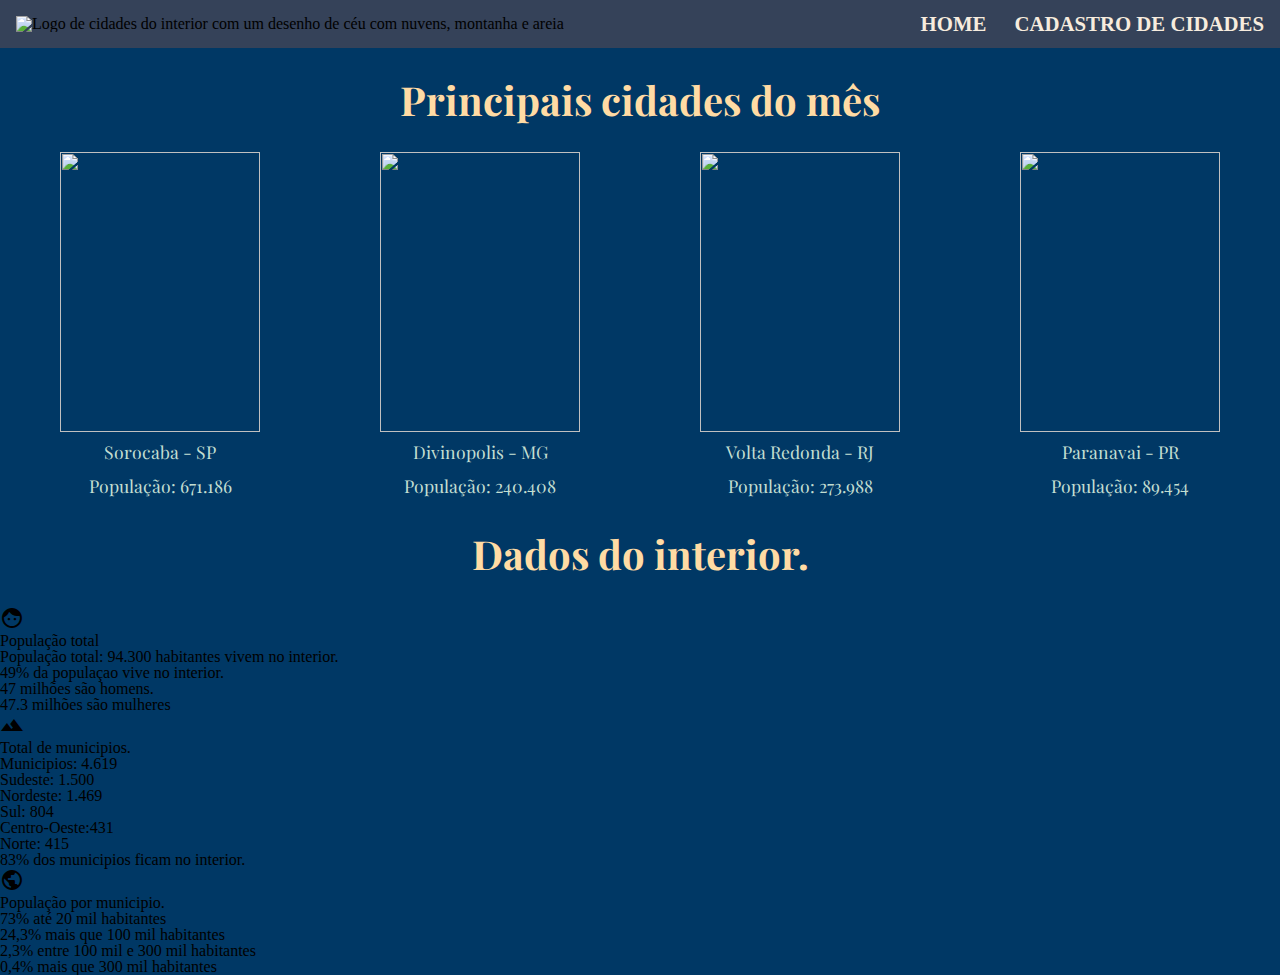
==== index.html @ 168eb917 "Terminando os articles e acertando o icone da barra de navegacao" ====
<!DOCTYPE html>
<html lang="pt-br">

<head>
    <meta charset="UTF-8">
    <meta http-equiv="X-UA-Compatible" content="IE=edge">
    <meta name="viewport" content="width=device-width, initial-scale=1.0">
    <title>Interior pelo Brasil</title>
    <link rel="stylesheet" href="./style/style.css">
    <link rel="stylesheet" href="./style/reset.css">
    <link rel="shortcut icon" href="./Imagens/Icone navegacao - Cidades do interior.png">
    <link rel="preconnect" href="https://fonts.googleapis.com">
    <link rel="preconnect" href="https://fonts.gstatic.com" crossorigin>
    <link href="https://fonts.googleapis.com/css2?family=Playfair+Display:wght@400;500;600;700&display=swap"
        rel="stylesheet">
    <link rel="preconnect" href="https://fonts.googleapis.com">
    <link rel="preconnect" href="https://fonts.gstatic.com" crossorigin>
    <link href="https://fonts.googleapis.com/css2?family=Mukta:wght@200;300&display=swap" rel="stylesheet">
    <link href="https://fonts.googleapis.com/icon?family=Material+Icons" rel="stylesheet">
</head>

<body>
    <header>

        <div class="principal">
            <!-- <span class="material-icons">
                move_to_inbox
            </span> -->
            <div class="cabecalho">

                <h1><img class="logo" src="./Imagens/Logotipo Cidades do interior - 3.png"
                        alt="Logo de cidades do interior com um desenho de céu com nuvens, montanha e areia"></h1>
                <nav class="lista">
                    <ul>
                        <li class="lista-cabecalho"><a class="link-cabecalho" href="index.html">Home</a>
                        </li>
                        <li class="lista-cabecalho"><a class="link-cabecalho" target="_blank" href="">Cadastro de
                                cidades</a>
                        </li>
                    </ul>
                </nav>
            </div>
        </div>
    </header>
    <main>
        <section class="cidades">
            <h2 class="titulo-principal">Principais cidades do mês</h2>
            <div class="imagens-cidades">
                <div class="imagem-legenda">
                    <img class="imagens" src="./Imagens/1 - Sorocaba.jpg" alt="">
                    <legend class="descricao cidade">Sorocaba - SP</legend>
                    <legend class="descricao">População: 671.186</legend>
                </div>
                <div class="imagem-legenda">
                    <img class="imagens" src="./Imagens/2 - Divinopolis.png" alt="">
                    <legend class="descricao cidade">Divinopolis - MG</legend>
                    <legend class="descricao">População: 240.408</legend>
                </div>
                <div class="imagem-legenda">
                    <img class="imagens" src="./Imagens/3 - Volta-Redonda.jpg" alt="">
                    <legend class="descricao cidade">Volta Redonda - RJ</legend>
                    <legend class="descricao">População: 273.988</legend>
                </div>
                <div class="imagem-legenda">
                    <img class="imagens" src="./Imagens/4-paranavai.jpg" alt="">
                    <legend class="descricao cidade">Paranavai - PR</legend>
                    <legend class="descricao">População: 89.454 </legend>
                </div>
            </div>
        </section>
        <section class="dados">
            <h2 class="titulo-principal">Dados do interior.</h2>
            <ul class="dados-cartao">
                <li class="lista-dados">
                    <span class="material-icons">face</span>
                    <h4 class="titulo-cartao">População total</h4>
                    <article class="conteudo-dados">
                        <p class="texto-cartao">População total: 94.300 habitantes vivem no interior.</p>
                        <p class="texto-cartao">49% da populaçao vive no interior.</p>
                        <p class="texto-cartao">47 milhões são homens.</p>
                        <p class="texto-cartao">47.3 milhões são mulheres</p>


                    </article>
                </li>
                <li class="lista-dados">
                    <span class="material-icons">
                        terrain
                        </span>
                    <h4 class="titulo-cartao">Total de municipios.</h4>
                    <article class="conteudo-dados">
                        <p class="texto-cartao">Municipios: 4.619</p>
                        <p class="texto-cartao">Sudeste: 1.500</p>
                        <p class="texto-cartao">Nordeste: 1.469</p>
                        <p class="texto-cartao">Sul: 804</p>
                        <p class="texto-cartao">Centro-Oeste:431</p>
                        <p class="texto-cartao">Norte: 415</p>
                        <p class="texto-cartao">83% dos municipios ficam no interior.</p>


                    </article>
                </li>
                <li class="lista-dados">
                    <span class="material-icons">
                        public
                        </span>
                    <h4 class="titulo-cartao">População por municipio.</h4>
                    <article class="conteudo-dados">
                        <p class="texto-cartao">73% até 20 mil habitantes</p>
                        <p class="texto-cartao">24,3% mais que 100 mil habitantes</p>
                        <p class="texto-cartao">2,3% entre 100 mil e 300 mil habitantes</p>
                        <p class="texto-cartao">0,4% mais que 300 mil habitantes</p>


                    </article>
                </li>
            </ul>
        </section>
    </main>


</body>

</html>
---- style/style.css ----
body {
    background-color: #003865;
}


.principal {
    background: #354259;
}
.cabecalho {
    display: flex;
    justify-content: space-between;
    align-items: center;
    
   
}

.logo {
    width: 10rem;
    margin: 1rem;
}



.lista-cabecalho {
    display: inline;
    margin: 0 1rem 0 0.5rem;
}

.link-cabecalho {
    text-decoration: none;
    text-transform: uppercase;
    font-weight: 700;
    color: #F7ECDE;
    font-size: 1.3rem;
}

.link-cabecalho:hover {
    color: #CDC2AE;
    font-size: 2rem;
    text-decoration: underline;
}

.titulo-principal {
    text-align: center;
    font-size: 2.5rem;
    font-weight: 700;
    margin: 2rem 0;
    color: #FFDBA4;
    font-family: 'Playfair Display', serif;
}

.imagens-cidades {
    width: 100%;
    height: 100%;
    display: flex;
    justify-content: space-around;
    margin-top: 1.5em;
    
}


.imagens{
       width: 200px;
        height: 280px;
}

.descricao {
    text-align: center;
    font-size: 1.1rem;
    font-family: 'Playfair Display', serif;
    color: #C2DED1;
    padding: 0.5rem;
}

.cidade:hover {
    color: #68A7AD;
    cursor: pointer;
    font-size: 1.2rem;
}


/* .material-icons:hover {
    cursor: pointer;
} */
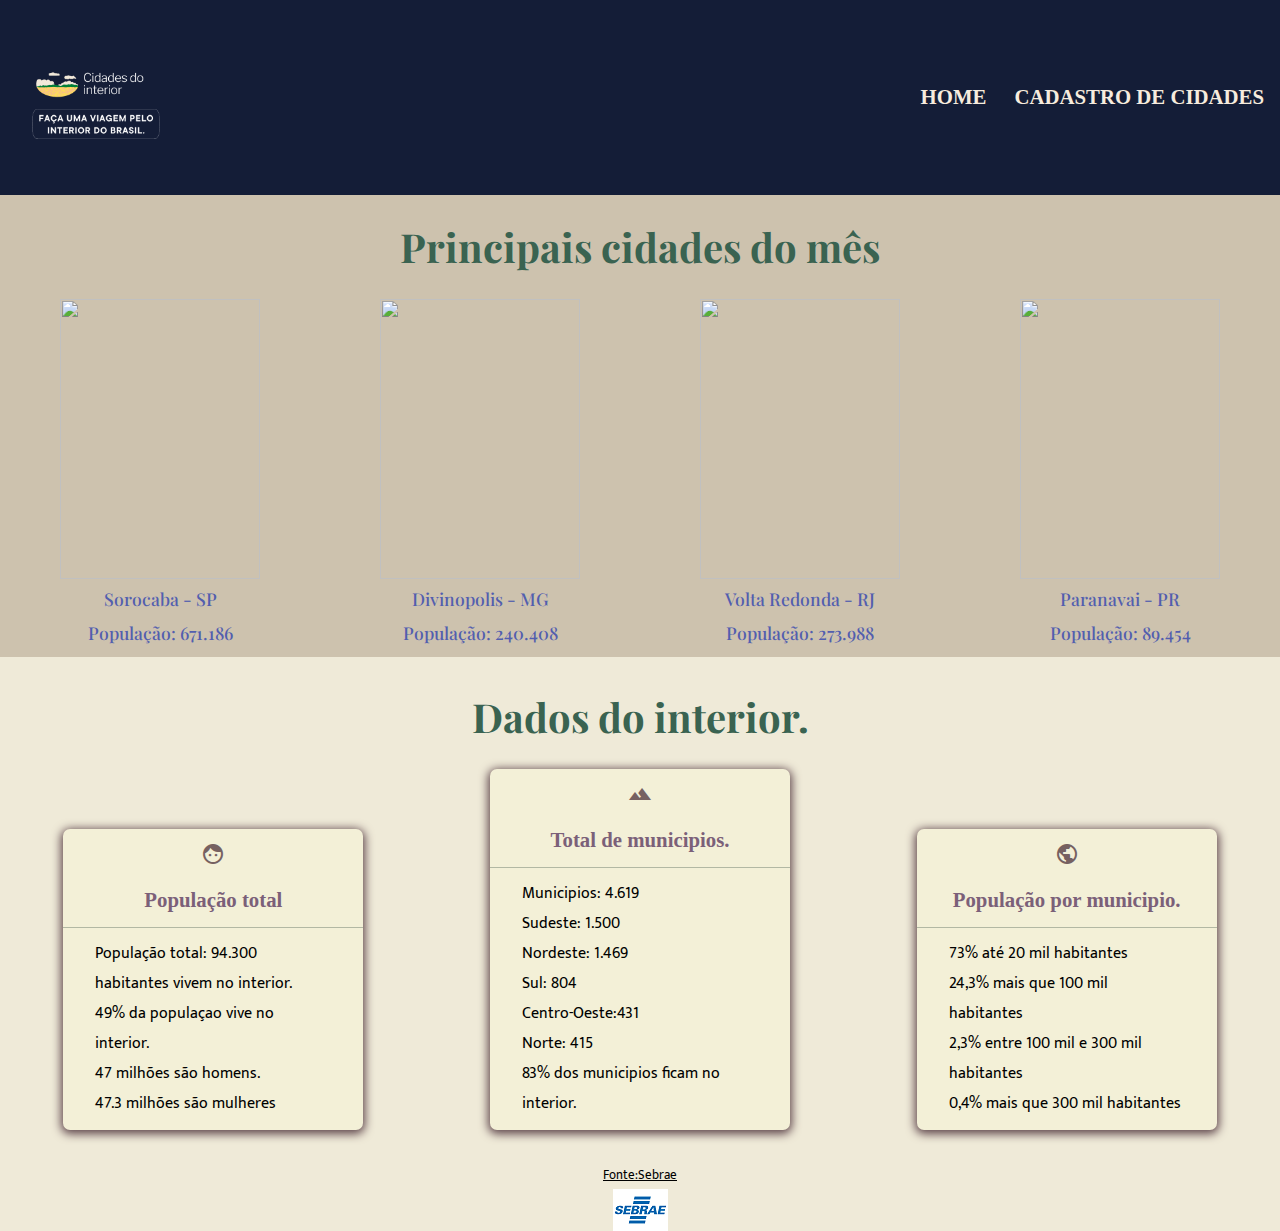
==== commit 7e4d3589: "Incluindo fonte e logo da fonte (sebrae) refazendo logo site" ====
--- a/index.html
+++ b/index.html
@@ -28,7 +28,7 @@
             </span> -->
             <div class="cabecalho">
 
-                <h1><img class="logo" src="./Imagens/Logotipo Cidades do interior - 3.png"
+                <h1><img class="logo" src="./Imagens/Logotipo Cidades do interior.png"
                         alt="Logo de cidades do interior com um desenho de céu com nuvens, montanha e areia"></h1>
                 <nav class="lista">
                     <ul>
@@ -115,8 +115,13 @@
                     </article>
                 </li>
             </ul>
+            <p class="texto-credito">Fonte:Sebrae</p>
+            <a class="link-credito" target="_blank" href="https://www.sebrae.com.br/Sebrae/Portal%20Sebrae/Estudos%20e%20Pesquisas/interior%20do%20brasil_completo.pdf"><img class="imagem-credito" src="./Imagens/logo_sebrae.png" alt=""> </a>
         </section>
     </main>
+    <footer>
+
+    </footer>
 
 
 </body>
--- a/style/style.css
+++ b/style/style.css
@@ -1,10 +1,12 @@
 body {
-    background-color: #003865;
+    background-color: #CDC2AE;
+    
 }
 
 
 .principal {
-    background: #354259;
+    background: #141D37;
+    
 }
 .cabecalho {
     display: flex;
@@ -40,12 +42,16 @@
     text-decoration: underline;
 }
 
+.cidades {
+    padding-bottom: 0.5rem;
+}
+
 .titulo-principal {
     text-align: center;
     font-size: 2.5rem;
     font-weight: 700;
     margin: 2rem 0;
-    color: #FFDBA4;
+    color: #3A6351;
     font-family: 'Playfair Display', serif;
 }
 
@@ -68,16 +74,79 @@
     text-align: center;
     font-size: 1.1rem;
     font-family: 'Playfair Display', serif;
-    color: #C2DED1;
+    color: #525EAF;
     padding: 0.5rem;
+    font-weight: 500;
 }
 
 .cidade:hover {
-    color: #68A7AD;
+    color: #316B83;
     cursor: pointer;
     font-size: 1.2rem;
 }
 
+.dados {
+    background-color: #EFEAD8;
+    padding-top: 0.5rem;
+}
+
+.dados-cartao {
+    display: flex;
+    flex-direction: row;
+    justify-content: space-around;
+    align-items: flex-end;
+    
+}
+
+.lista-dados {
+    display: flex;
+    flex-direction: column;
+    width: 100%;
+    max-width: 300px;
+    margin-bottom: 2.5rem;
+    border-radius: 7px;
+    box-shadow: 0 2px 10px 2px #5E454B;
+    background-color: #F3F0D7
+}
+
+.material-icons {
+    text-align: center;
+    margin-top: 0.8rem;
+    color: #766161;
+}
+
+.titulo-cartao {
+    font-weight: 700;
+    font-size: 1.3rem;
+    text-align: center;
+    padding: 1rem 0;
+    margin: 0.5rem 0;
+    border-bottom: 1px solid #B2B8A3;
+    color: #7B6079;
+}
+
+.conteudo-dados {
+    padding: 0.2rem 2rem;
+    margin-bottom: 0.5rem;
+}
+
+.texto-cartao {
+    font-family: 'Mukta', sans-serif;
+    line-height: 30px;
+}
+.texto-credito {
+    text-align: center;
+    margin-bottom: 0.4rem;
+    font-family: 'Mukta', sans-serif;
+    font-weight: 400;
+    text-decoration: underline;
+    font-size: 0.8rem;
+}
+
+.imagem-credito {
+    display: block;
+    margin: 0 auto;
+}
 
 /* .material-icons:hover {
     cursor: pointer;
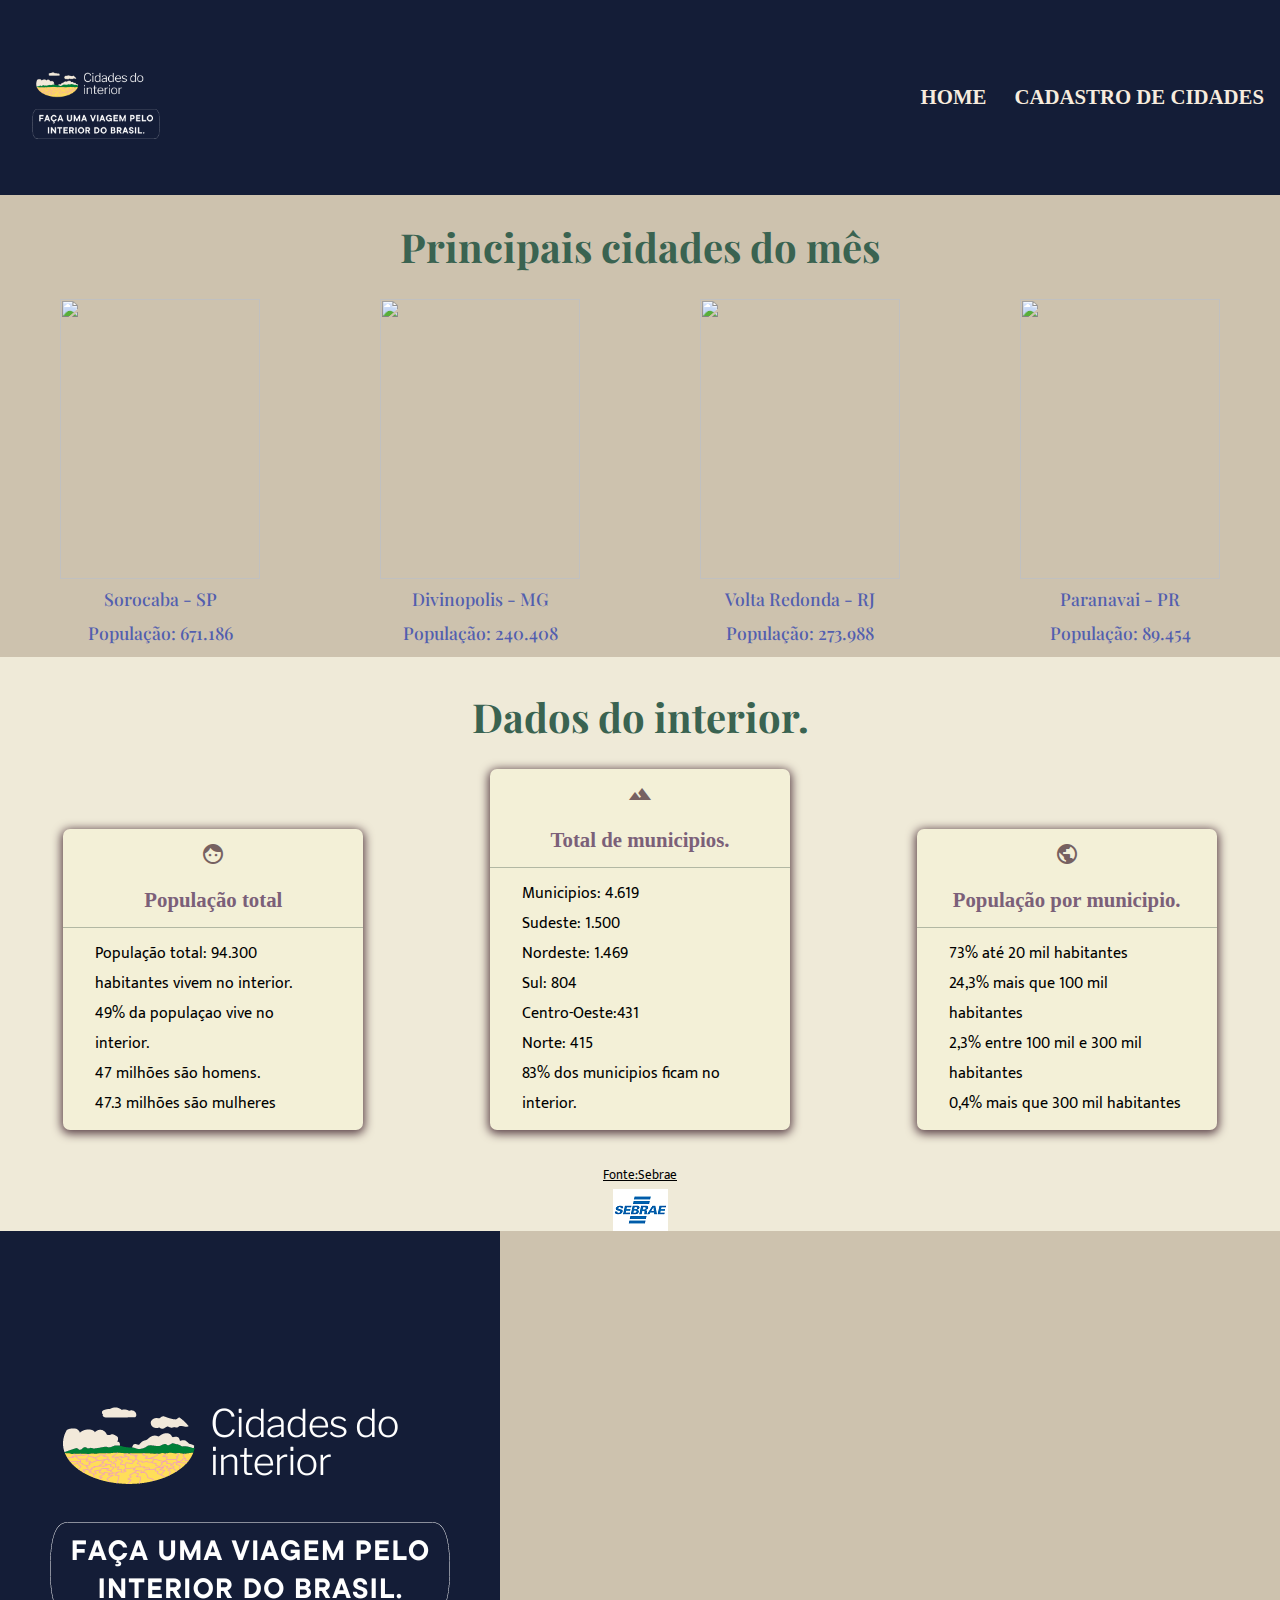
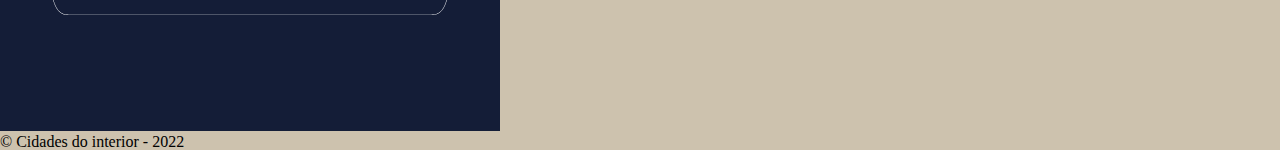
==== commit 35110643: "Criando pagina de cadastro e refazendo o menu do index sem  icone (span)" ====
--- a/index.html
+++ b/index.html
@@ -17,15 +17,16 @@
     <link rel="preconnect" href="https://fonts.gstatic.com" crossorigin>
     <link href="https://fonts.googleapis.com/css2?family=Mukta:wght@200;300&display=swap" rel="stylesheet">
     <link href="https://fonts.googleapis.com/icon?family=Material+Icons" rel="stylesheet">
+    <script src="./script/main.js" defer></script>
 </head>
 
 <body>
     <header>
 
         <div class="principal">
-            <!-- <span class="material-icons">
-                move_to_inbox
-            </span> -->
+            
+
+                
             <div class="cabecalho">
 
                 <h1><img class="logo" src="./Imagens/Logotipo Cidades do interior.png"
@@ -119,8 +120,9 @@
             <a class="link-credito" target="_blank" href="https://www.sebrae.com.br/Sebrae/Portal%20Sebrae/Estudos%20e%20Pesquisas/interior%20do%20brasil_completo.pdf"><img class="imagem-credito" src="./Imagens/logo_sebrae.png" alt=""> </a>
         </section>
     </main>
-    <footer>
-
+    <footer class="rodape">
+        <img class="imagem-rodape" src="./Imagens/Logotipo Cidades do interior.png" alt="">
+        <p class="texto-rodape">&copy; Cidades do interior - 2022</p>
     </footer>
 
 
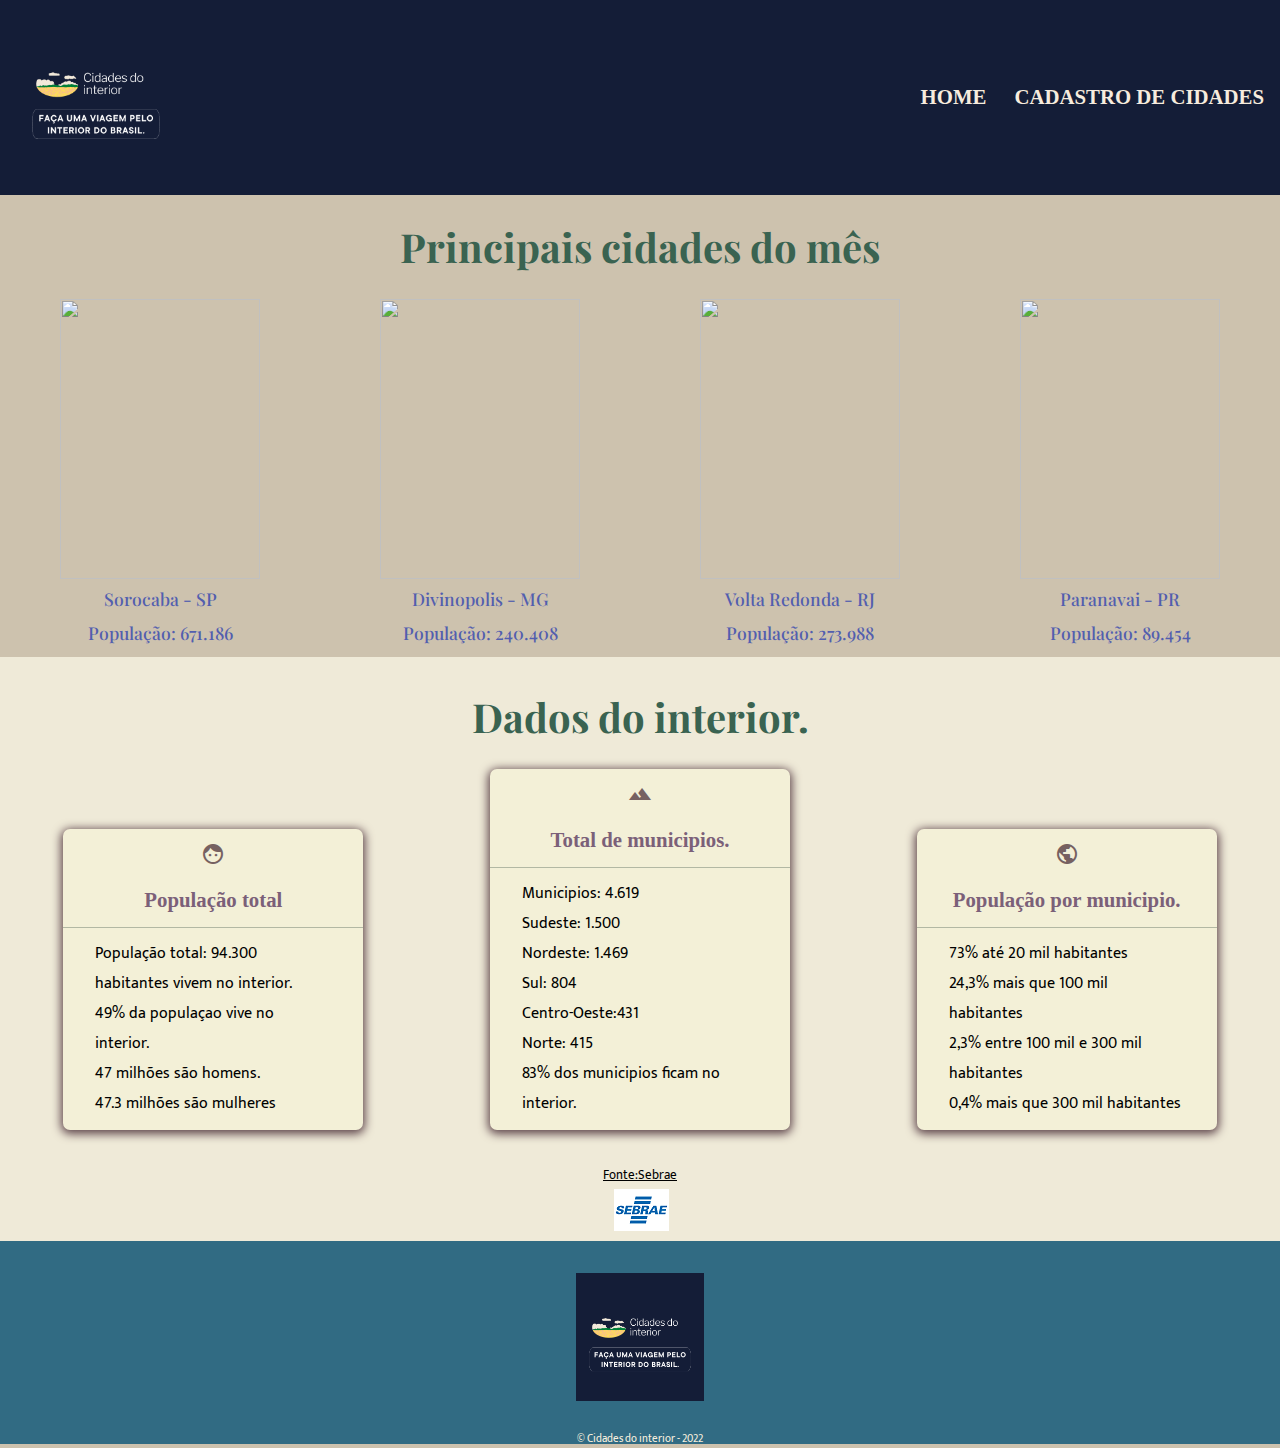
==== commit 446e305b: "começando responsividade das paginas" ====
--- a/index.html
+++ b/index.html
@@ -17,7 +17,7 @@
     <link rel="preconnect" href="https://fonts.gstatic.com" crossorigin>
     <link href="https://fonts.googleapis.com/css2?family=Mukta:wght@200;300&display=swap" rel="stylesheet">
     <link href="https://fonts.googleapis.com/icon?family=Material+Icons" rel="stylesheet">
-    <script src="./script/main.js" defer></script>
+    
 </head>
 
 <body>
@@ -33,9 +33,9 @@
                         alt="Logo de cidades do interior com um desenho de céu com nuvens, montanha e areia"></h1>
                 <nav class="lista">
                     <ul>
-                        <li class="lista-cabecalho"><a class="link-cabecalho" href="index.html">Home</a>
+                        <li class="lista-cabecalho"><a class="link-cabecalho" href="file:///C:/Users/Matheus/Desktop/primeiro%20projeto%20mentoria/index.html">Home</a>
                         </li>
-                        <li class="lista-cabecalho"><a class="link-cabecalho" target="_blank" href="">Cadastro de
+                        <li class="lista-cabecalho"><a class="link-cabecalho" target="_blank" href="file:///C:/Users/Matheus/Desktop/primeiro%20projeto%20mentoria/cadastro/cadastro.html">Cadastro de
                                 cidades</a>
                         </li>
                     </ul>
@@ -45,6 +45,7 @@
     </header>
     <main>
         <section class="cidades">
+            <div class="principal-reponsivo">
             <h2 class="titulo-principal">Principais cidades do mês</h2>
             <div class="imagens-cidades">
                 <div class="imagem-legenda">
@@ -68,6 +69,7 @@
                     <legend class="descricao">População: 89.454 </legend>
                 </div>
             </div>
+        </div>
         </section>
         <section class="dados">
             <h2 class="titulo-principal">Dados do interior.</h2>
@@ -120,6 +122,7 @@
             <a class="link-credito" target="_blank" href="https://www.sebrae.com.br/Sebrae/Portal%20Sebrae/Estudos%20e%20Pesquisas/interior%20do%20brasil_completo.pdf"><img class="imagem-credito" src="./Imagens/logo_sebrae.png" alt=""> </a>
         </section>
     </main>
+    <div class="rodape-responsivo"></div>
     <footer class="rodape">
         <img class="imagem-rodape" src="./Imagens/Logotipo Cidades do interior.png" alt="">
         <p class="texto-rodape">&copy; Cidades do interior - 2022</p>
--- a/style/style.css
+++ b/style/style.css
@@ -1,13 +1,22 @@
 body {
     background-color: #CDC2AE;
-    
+
 }
 
 
 .principal {
     background: #141D37;
-    
-}
+       
+}
+
+
+.menu-desativado {
+    top: -100vh;
+    position: absolute;
+    
+
+}
+
 .cabecalho {
     display: flex;
     justify-content: space-between;
@@ -68,6 +77,11 @@
 .imagens{
        width: 200px;
         height: 280px;
+}
+
+.imagens:hover {
+    opacity: 0.5;
+    cursor:pointer;
 }
 
 .descricao {
@@ -144,10 +158,95 @@
 }
 
 .imagem-credito {
+    display: inline-block;
+    margin-left: 48%;
+    padding-bottom: 0.4rem;
+    
+}
+
+.rodape {
+    background-color: #316B83 ;
+}
+
+.imagem-rodape {
     display: block;
     margin: 0 auto;
-}
-
-/* .material-icons:hover {
-    cursor: pointer;
-} */+    width: 10%;
+    padding: 2rem;
+}
+
+.texto-rodape {
+    font-family: 'Mukta', sans-serif;
+    text-align: center;
+    font-size: 0.7rem;
+    color: #F8F0DF;
+}
+
+@media screen and (max-width: 768px) {
+
+
+    .principal{
+       
+        width: 100%;
+    }
+
+    .cabecalho {
+        flex-direction: column;
+}
+
+.lista {
+    margin-bottom: 1.5rem;
+}
+
+.link-cabecalho {
+    font-size: 1.1rem
+}
+
+.cidades {
+    width: 100vw;
+    
+}
+
+.principal-reponsivo {
+    width: 100%;
+}
+
+.imagens-cidades{
+    flex-direction: column;
+    align-items: center;
+}
+
+.dados {
+    width: 100vw;
+    
+}
+
+.dados-cartao {
+    flex-direction: column;
+    align-items: center;
+}
+
+.texto-credito {
+    font-size: 1.2rem;
+    font-weight: 700;
+}
+
+.link-credito{
+    display: block;
+    margin-right: 3rem;
+    
+}
+
+.imagem-credito{
+    margin-bottom: 0.5rem;
+}
+
+.imagem-rodape{
+    width: 45%;
+}
+
+.texto-rodape {
+    font-size: 1.1rem;
+}
+
+}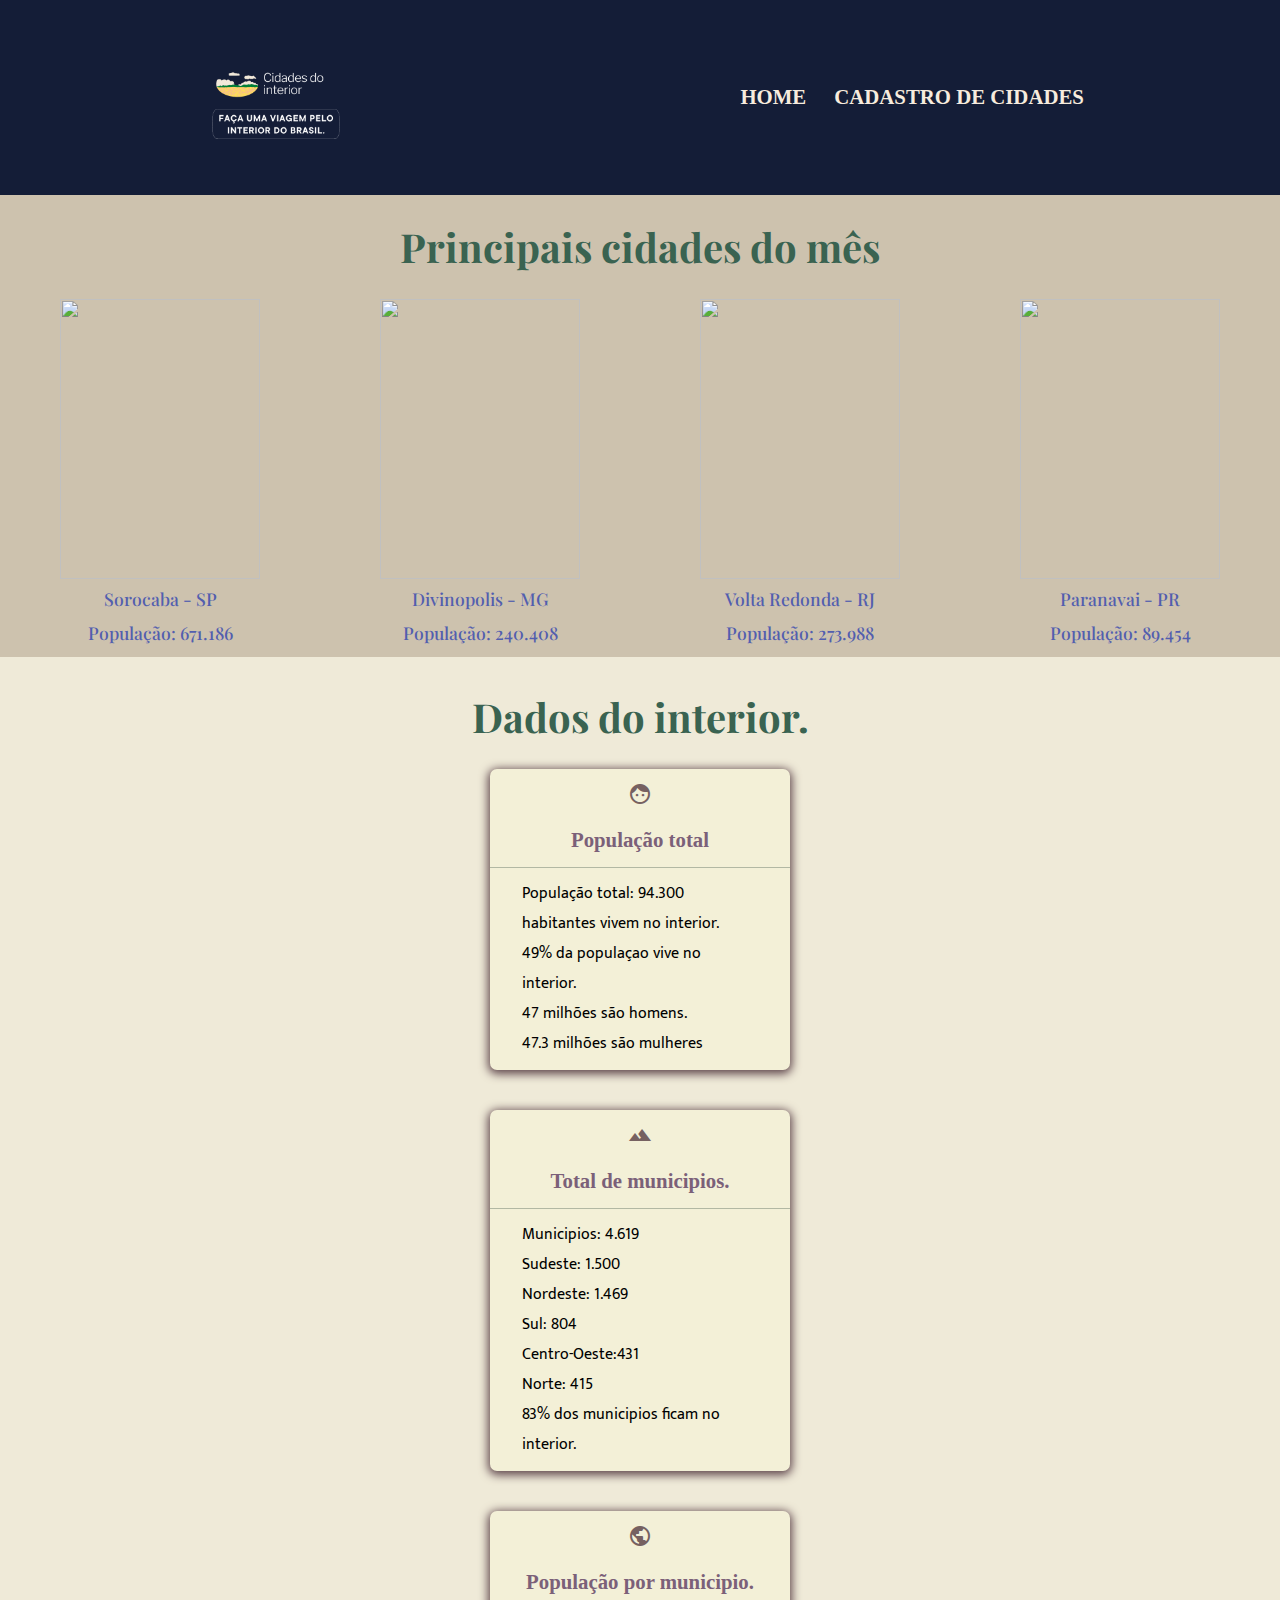
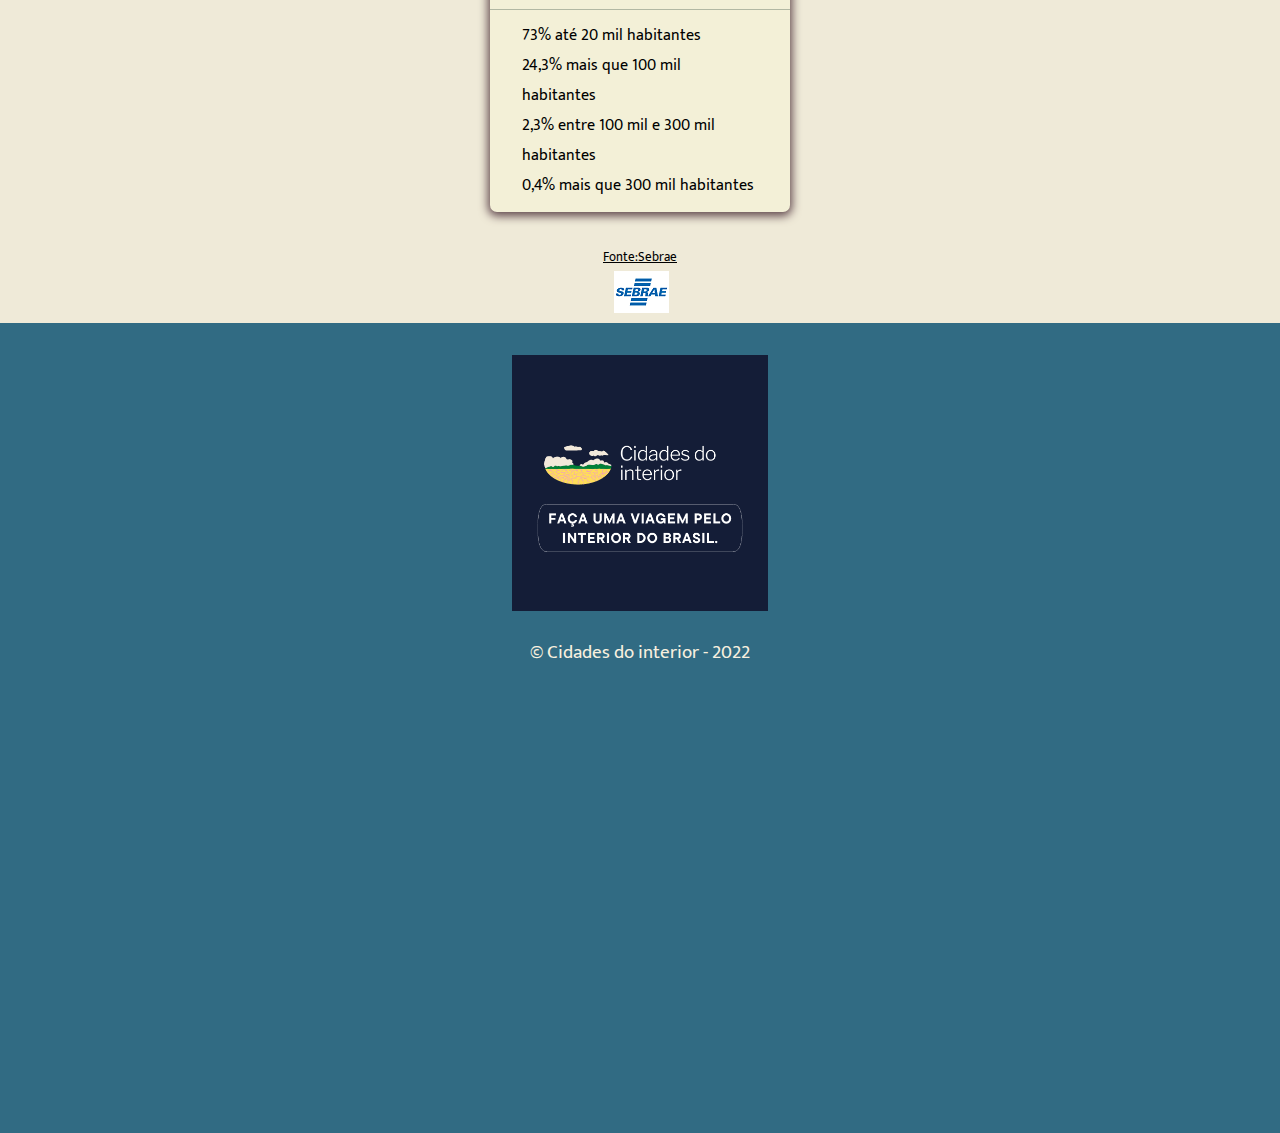
==== commit 6ac9cb45: "terminando sessao do carrosel responsivo" ====
--- a/index.html
+++ b/index.html
@@ -20,7 +20,7 @@
     
 </head>
 
-<body>
+<body class="container">
     <header>
 
         <div class="principal">
@@ -122,10 +122,12 @@
             <a class="link-credito" target="_blank" href="https://www.sebrae.com.br/Sebrae/Portal%20Sebrae/Estudos%20e%20Pesquisas/interior%20do%20brasil_completo.pdf"><img class="imagem-credito" src="./Imagens/logo_sebrae.png" alt=""> </a>
         </section>
     </main>
-    <div class="rodape-responsivo"></div>
+    </div>
     <footer class="rodape">
+        <div class="rodape-responsivo">
         <img class="imagem-rodape" src="./Imagens/Logotipo Cidades do interior.png" alt="">
         <p class="texto-rodape">&copy; Cidades do interior - 2022</p>
+    </div>
     </footer>
 
 
--- a/style/style.css
+++ b/style/style.css
@@ -1,36 +1,25 @@
-body {
+.container {
     background-color: #CDC2AE;
-
+    height: 100vh;
 }
 
 
 .principal {
     background: #141D37;
-       
-}
-
-
-.menu-desativado {
-    top: -100vh;
-    position: absolute;
-    
 
 }
 
 .cabecalho {
+    align-items: center;
     display: flex;
     justify-content: space-between;
-    align-items: center;
-    
-   
-}
+}
+
 
 .logo {
+    margin: 1rem;
     width: 10rem;
-    margin: 1rem;
-}
-
-
+}
 
 .lista-cabecalho {
     display: inline;
@@ -38,11 +27,11 @@
 }
 
 .link-cabecalho {
+    color: #F7ECDE;
+    font-size: 1.3rem;
+    font-weight: 700;
     text-decoration: none;
     text-transform: uppercase;
-    font-weight: 700;
-    color: #F7ECDE;
-    font-size: 1.3rem;
 }
 
 .link-cabecalho:hover {
@@ -55,198 +44,249 @@
     padding-bottom: 0.5rem;
 }
 
-.titulo-principal {
-    text-align: center;
-    font-size: 2.5rem;
-    font-weight: 700;
-    margin: 2rem 0;
-    color: #3A6351;
-    font-family: 'Playfair Display', serif;
-}
-
-.imagens-cidades {
-    width: 100%;
-    height: 100%;
-    display: flex;
-    justify-content: space-around;
-    margin-top: 1.5em;
-    
-}
-
-
-.imagens{
-       width: 200px;
-        height: 280px;
-}
-
-.imagens:hover {
-    opacity: 0.5;
-    cursor:pointer;
-}
-
-.descricao {
-    text-align: center;
-    font-size: 1.1rem;
-    font-family: 'Playfair Display', serif;
-    color: #525EAF;
-    padding: 0.5rem;
-    font-weight: 500;
-}
-
 .cidade:hover {
     color: #316B83;
     cursor: pointer;
     font-size: 1.2rem;
 }
 
+.titulo-principal {
+    color: #3A6351;
+    font-family: 'Playfair Display', serif;
+    font-size: 2.5rem;
+    font-weight: 700;
+    margin: 2rem 0;
+    text-align: center;
+}
+
+.imagens-cidades {
+    display: flex;
+    height: 100%;
+    justify-content: space-around;
+    margin-top: 1.5em;
+    width: 100%;
+
+}
+
+
+.imagens {
+    height: 280px;
+    width: 200px;
+}
+
+.imagens:hover {
+    cursor: pointer;
+    opacity: 0.5;
+}
+
+.descricao {
+    color: #525EAF;
+    font-family: 'Playfair Display', serif;
+    font-size: 1.1rem;
+    font-weight: 500;
+    padding: 0.5rem;
+    text-align: center;
+}
+
+
+
 .dados {
     background-color: #EFEAD8;
     padding-top: 0.5rem;
 }
 
 .dados-cartao {
+    align-items: flex-end;
     display: flex;
     flex-direction: row;
     justify-content: space-around;
-    align-items: flex-end;
-    
+
 }
 
 .lista-dados {
-    display: flex;
-    flex-direction: column;
-    width: 100%;
-    max-width: 300px;
-    margin-bottom: 2.5rem;
+    background-color: #F3F0D7;
     border-radius: 7px;
     box-shadow: 0 2px 10px 2px #5E454B;
-    background-color: #F3F0D7
+    display: flex;
+    flex-direction: column;
+    margin-bottom: 2.5rem;
+    max-width: 300px;
+    width: 100%;
 }
 
 .material-icons {
-    text-align: center;
+    color: #766161;
     margin-top: 0.8rem;
-    color: #766161;
+    text-align: center;
 }
 
 .titulo-cartao {
-    font-weight: 700;
-    font-size: 1.3rem;
-    text-align: center;
-    padding: 1rem 0;
-    margin: 0.5rem 0;
     border-bottom: 1px solid #B2B8A3;
     color: #7B6079;
+    font-size: 1.3rem;
+    font-weight: 700;
+    margin: 0.5rem 0;
+    padding: 1rem 0;
+    text-align: center;
 }
 
 .conteudo-dados {
+    margin-bottom: 0.5rem;
     padding: 0.2rem 2rem;
-    margin-bottom: 0.5rem;
 }
 
 .texto-cartao {
     font-family: 'Mukta', sans-serif;
     line-height: 30px;
 }
+
 .texto-credito {
-    text-align: center;
+    font-family: 'Mukta', sans-serif;
+    font-size: 0.8rem;
+    font-weight: 400;
     margin-bottom: 0.4rem;
-    font-family: 'Mukta', sans-serif;
-    font-weight: 400;
+    text-align: center;
     text-decoration: underline;
-    font-size: 0.8rem;
 }
 
 .imagem-credito {
     display: inline-block;
     margin-left: 48%;
     padding-bottom: 0.4rem;
-    
+
 }
 
 .rodape {
-    background-color: #316B83 ;
+    background-color: #316B83;
 }
 
 .imagem-rodape {
     display: block;
     margin: 0 auto;
+    padding: 2rem;
     width: 10%;
-    padding: 2rem;
 }
 
 .texto-rodape {
+    color: #F8F0DF;
     font-family: 'Mukta', sans-serif;
-    text-align: center;
     font-size: 0.7rem;
-    color: #F8F0DF;
+    text-align: center;
 }
 
 @media screen and (max-width: 768px) {
-
-
-    .principal{
-       
+    .container {
+        height: 100vh;
+    }
+
+    .principal {
+
         width: 100%;
     }
 
     .cabecalho {
         flex-direction: column;
-}
-
-.lista {
-    margin-bottom: 1.5rem;
-}
-
-.link-cabecalho {
-    font-size: 1.1rem
-}
-
-.cidades {
-    width: 100vw;
-    
-}
-
-.principal-reponsivo {
-    width: 100%;
-}
-
-.imagens-cidades{
-    flex-direction: column;
-    align-items: center;
-}
-
-.dados {
-    width: 100vw;
-    
-}
-
-.dados-cartao {
-    flex-direction: column;
-    align-items: center;
-}
-
-.texto-credito {
-    font-size: 1.2rem;
-    font-weight: 700;
-}
-
-.link-credito{
-    display: block;
-    margin-right: 3rem;
-    
-}
-
-.imagem-credito{
-    margin-bottom: 0.5rem;
-}
-
-.imagem-rodape{
-    width: 45%;
-}
-
-.texto-rodape {
-    font-size: 1.1rem;
-}
+    }
+
+    .lista {
+        margin-bottom: 1.5rem;
+    }
+
+    .link-cabecalho {
+        font-size: 1.1rem
+    }
+
+    .cidades {
+        width: 100vw;
+
+    }
+
+    .principal-reponsivo {
+        width: 100%;
+    }
+
+    .imagens-cidades {
+        align-items: center;
+        flex-direction: column;
+    }
+
+    .dados {
+        width: 100vw;
+
+    }
+
+    .dados-cartao {
+        align-items: center;
+        flex-direction: column;
+    }
+
+    .texto-credito {
+        font-size: 1.2rem;
+        font-weight: 700;
+    }
+
+    .link-credito {
+        display: block;
+        margin-right: 3rem;
+
+    }
+
+    .imagem-credito {
+        margin-bottom: 0.5rem;
+    }
+
+    .rodape {
+        height: 100%;
+    }
+
+    .rodape-responsivo {
+        display: flex;
+        flex-direction: column;
+        height: 60vh;
+        justify-content: center;
+    }
+
+    .imagem-rodape {
+        width: 30%;
+    }
+
+    .texto-rodape {
+        font-size: 1.1rem;
+    }
+
+}
+
+@media screen and (min-width: 769px) and (max-width: 1280px) {
+
+    .container {
+        height: 100vh;
+    }
+
+    .cabecalho {
+        justify-content: space-around;
+    }
+
+    .dados-cartao {
+        align-items: center;
+        flex-direction: column;
+    }
+
+    .imagem-rodape {
+        width: 20%;
+    }
+
+    .texto-rodape {
+        font-size: 1.2rem;
+    }
+
+    .rodape {
+        height: 90%;
+    }
+
+    .rodape-responsivo {
+        display: flex;
+        flex-direction: column;
+        justify-content: center;
+    }
 
 }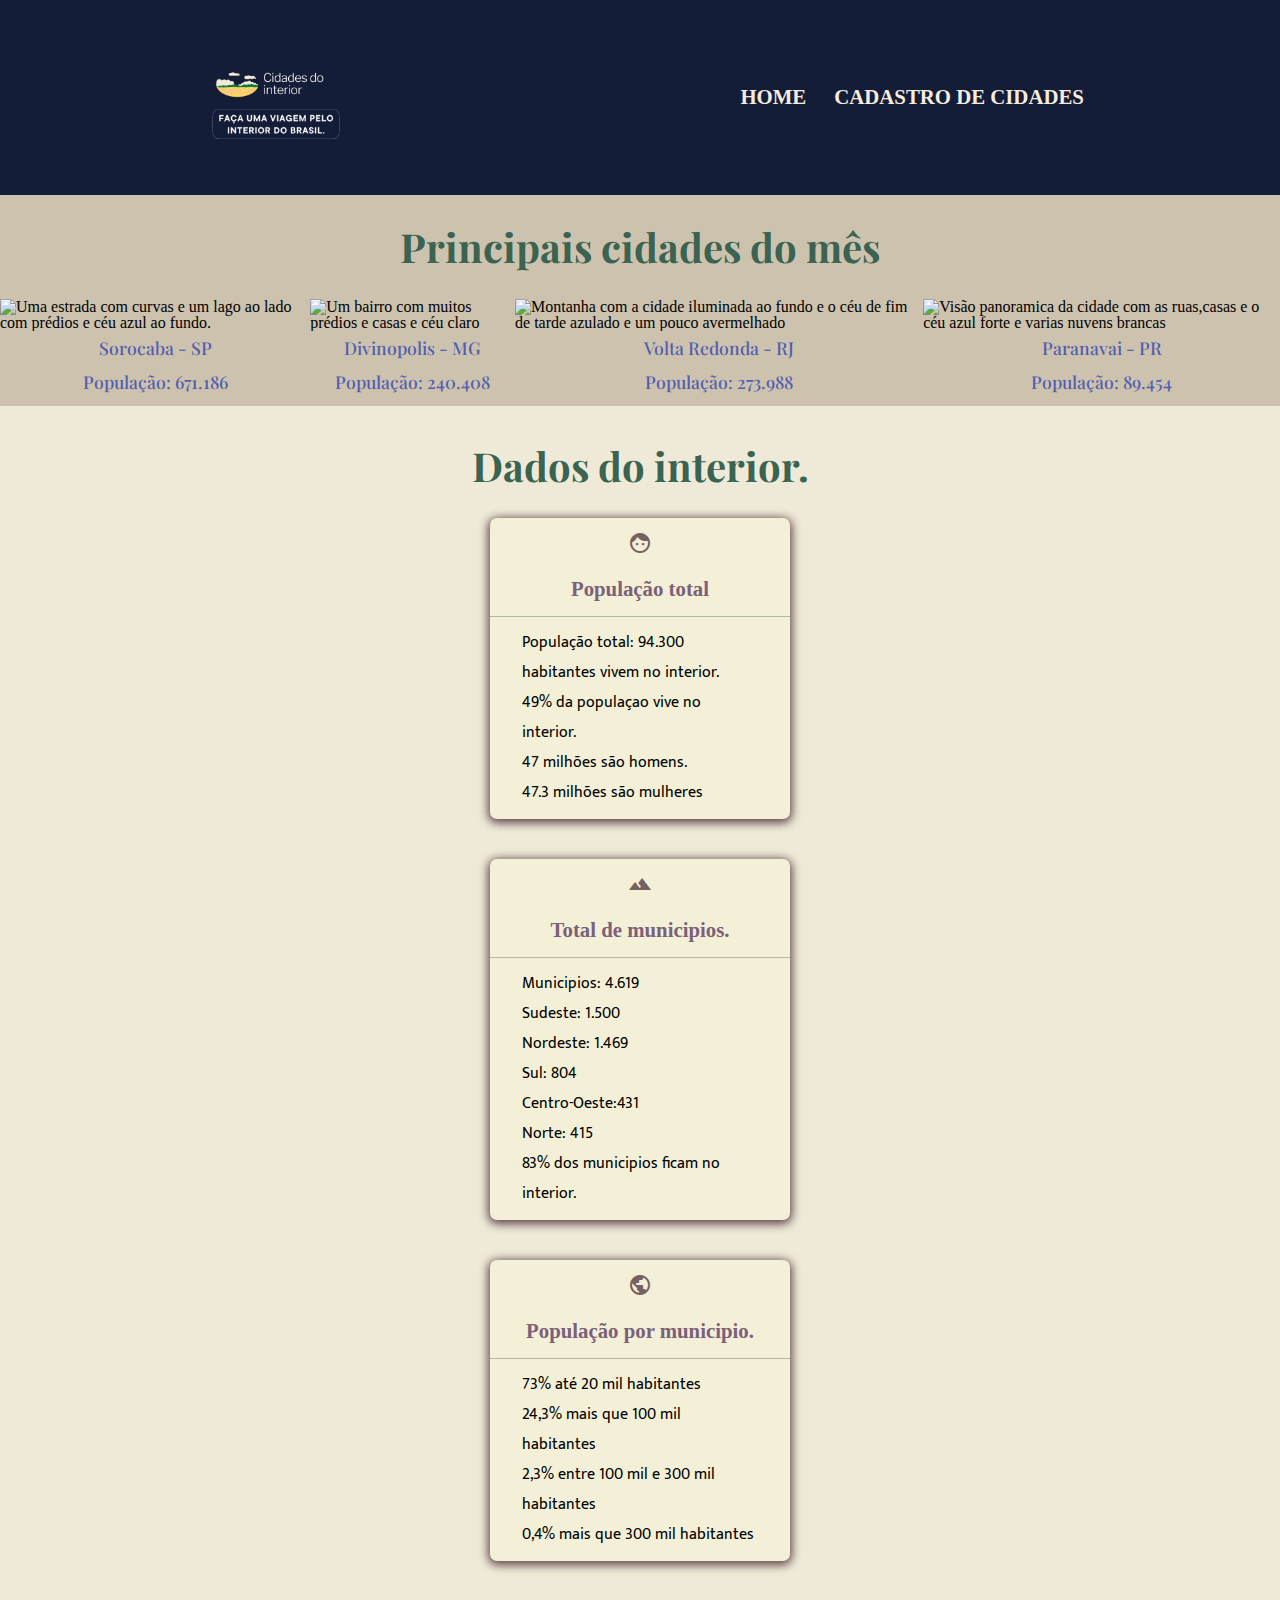
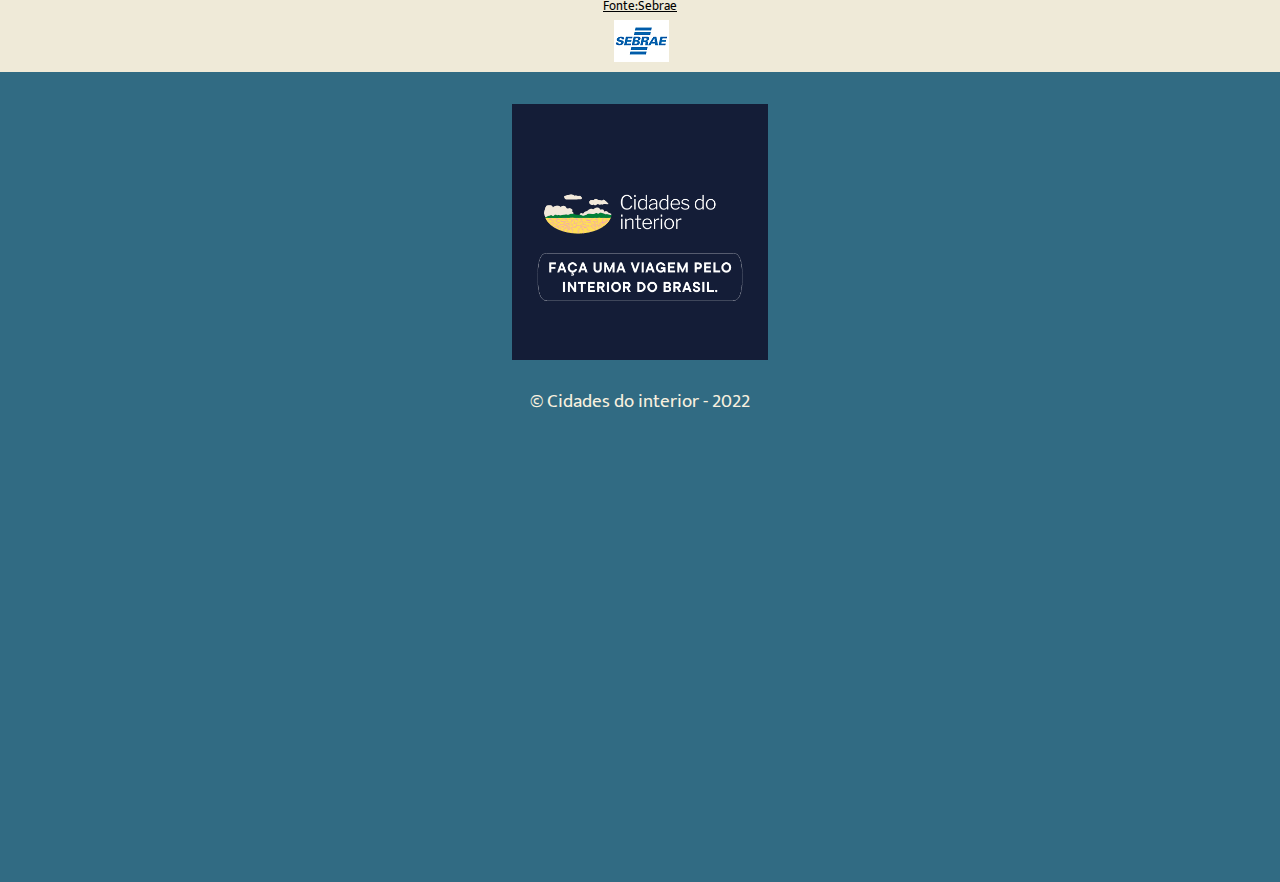
==== commit 79b837e2: "Colocando alt nas imagens" ====
--- a/index.html
+++ b/index.html
@@ -49,22 +49,22 @@
             <h2 class="titulo-principal">Principais cidades do mês</h2>
             <div class="imagens-cidades">
                 <div class="imagem-legenda">
-                    <img class="imagens" src="./Imagens/1 - Sorocaba.jpg" alt="">
+                    <img class="imagens" src="./Imagens/1 - Sorocaba.jpg" alt="Uma estrada com curvas e um lago ao lado com prédios e céu azul ao fundo.">
                     <legend class="descricao cidade">Sorocaba - SP</legend>
                     <legend class="descricao">População: 671.186</legend>
                 </div>
                 <div class="imagem-legenda">
-                    <img class="imagens" src="./Imagens/2 - Divinopolis.png" alt="">
+                    <img class="imagens" src="./Imagens/2 - Divinopolis.png" alt="Um bairro com muitos prédios e casas e céu claro">
                     <legend class="descricao cidade">Divinopolis - MG</legend>
                     <legend class="descricao">População: 240.408</legend>
                 </div>
                 <div class="imagem-legenda">
-                    <img class="imagens" src="./Imagens/3 - Volta-Redonda.jpg" alt="">
+                    <img class="imagens" src="./Imagens/3 - Volta-Redonda.jpg" alt="Montanha com a cidade iluminada ao fundo e o céu de fim de tarde azulado e um pouco avermelhado">
                     <legend class="descricao cidade">Volta Redonda - RJ</legend>
                     <legend class="descricao">População: 273.988</legend>
                 </div>
                 <div class="imagem-legenda">
-                    <img class="imagens" src="./Imagens/4-paranavai.jpg" alt="">
+                    <img class="imagens" src="./Imagens/4-paranavai.jpg" alt="Visão panoramica da cidade com as ruas,casas e o céu azul forte e varias nuvens brancas">
                     <legend class="descricao cidade">Paranavai - PR</legend>
                     <legend class="descricao">População: 89.454 </legend>
                 </div>
@@ -125,7 +125,7 @@
     </div>
     <footer class="rodape">
         <div class="rodape-responsivo">
-        <img class="imagem-rodape" src="./Imagens/Logotipo Cidades do interior.png" alt="">
+        <img class="imagem-rodape" src="./Imagens/Logotipo Cidades do interior.png" alt="Logo de cidades do interior com um desenho de céu com nuvens, montanha e areia">
         <p class="texto-rodape">&copy; Cidades do interior - 2022</p>
     </div>
     </footer>
